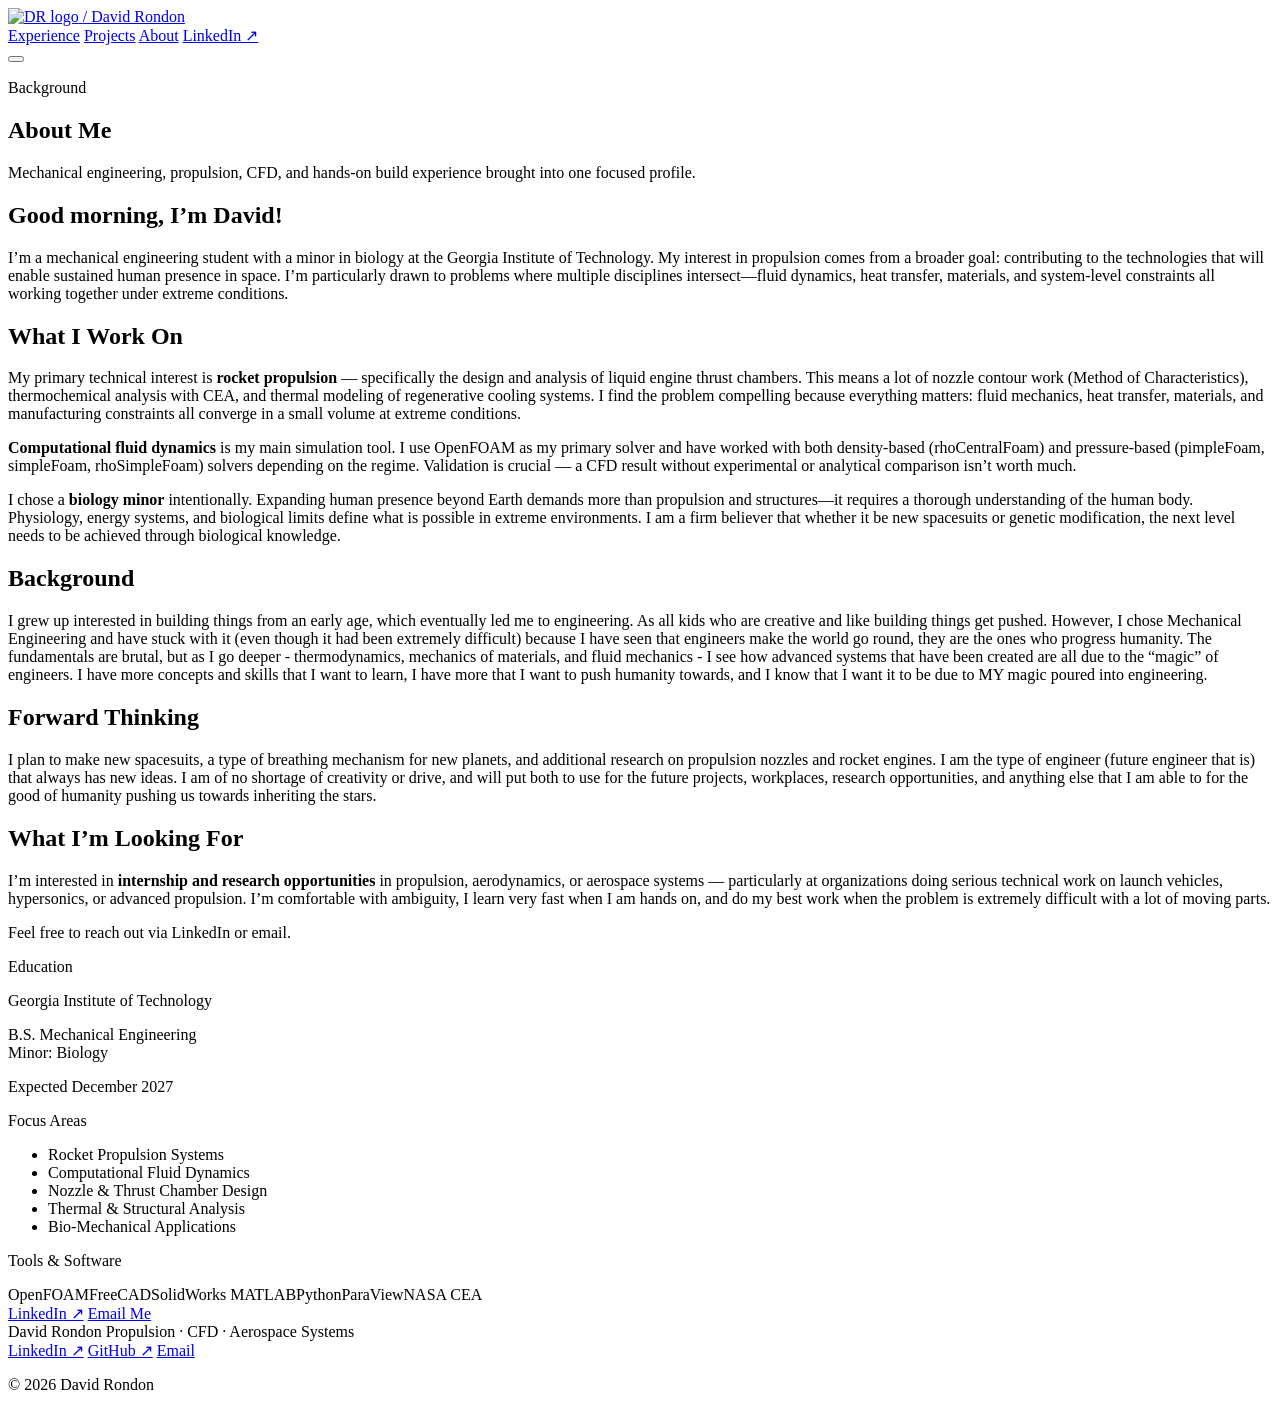
==== about/index.html @ 643d48c6 "Update index.html" ====
<!DOCTYPE html>
<html lang="en">
<head>
  <meta charset="UTF-8" />
  <meta name="viewport" content="width=device-width, initial-scale=1.0" />
  <title>About · David Rondon</title>
  <meta name="description" content="Mechanical engineering student with a minor in Biology, focused on propulsion, CFD, and aerospace systems with experience in fields such as Structural Engineering and Management." />
  <meta name="keywords" content="rocket propulsion, CFD, OpenFOAM, aerospace engineering, nozzle design" />
  <meta property="og:title" content="About" />
  <meta property="og:description" content="Mechanical engineering student with a minor in Biology, focused on propulsion, CFD, and aerospace systems with experience in fields such as Structural Engineering and Management." />
  <meta name="theme-color" content="#0a0a0a" />
  <link rel="preconnect" href="https://fonts.googleapis.com" />
  <link rel="preconnect" href="https://fonts.gstatic.com" crossorigin />
  <link href="https://fonts.googleapis.com/css2?family=Syne:wght@400;500;600;700;800&family=Space+Mono:ital,wght@0,400;0,700;1,400&display=swap" rel="stylesheet" />
  <link rel="stylesheet" href="/css/main.css" />
</head>
<body>

<header class="site-nav">
  <div class="nav-inner">
    <a href="/" class="nav-logo">
      <img src="/img/dr-logo.png" class="logo-img" alt="DR logo" />
      <span class="logo-slash">/</span>
      <span class="logo-text">David Rondon</span>
    </a>
    <nav class="nav-links">
      
      <a href="/experience/" class="nav-link">Experience</a>
      
      <a href="/projects/" class="nav-link">Projects</a>
      
      <a href="/about/" class="nav-link nav-link--active">About</a>
      
      <a href="https://www.linkedin.com/in/david-rondon-08573b288" class="nav-cta" target="_blank" rel="noopener">LinkedIn ↗</a>
    </nav>
    <button class="nav-toggle" aria-label="Toggle menu">
      <span></span><span></span><span></span>
    </button>
  </div>
</header>


<main>
  
<section class="page-header page-header--about">
  <div class="page-header-inner">
    <p class="section-label">Background</p>
    <h1 class="page-title">About Me</h1>
    <p class="page-intro">Mechanical engineering, propulsion, CFD, and hands-on build experience brought into one focused profile.</p>
  </div>
</section>

<section class="about-page section-inner">
  <div class="about-grid">
    <div class="about-main">
      <div class="article-body">
<h2 id="im-david"><span id="greeting"></span> I&rsquo;m David!</h2>
<p>I&rsquo;m a mechanical engineering student with a minor in biology at the Georgia Institute of Technology. My interest in propulsion comes from a broader goal: contributing to the technologies that will enable sustained human presence in space. I&rsquo;m particularly drawn to problems where multiple disciplines intersect—fluid dynamics, heat transfer, materials, and system-level constraints all working together under extreme conditions.</p>
<h2 id="what-i-work-on">What I Work On</h2>
<p>My primary technical interest is <strong>rocket propulsion</strong> — specifically the design and analysis of liquid engine thrust chambers. This means a lot of nozzle contour work (Method of Characteristics), thermochemical analysis with CEA, and thermal modeling of regenerative cooling systems. I find the problem compelling because everything matters: fluid mechanics, heat transfer, materials, and manufacturing constraints all converge in a small volume at extreme conditions.</p>
<p><strong>Computational fluid dynamics</strong> is my main simulation tool. I use OpenFOAM as my primary solver and have worked with both density-based (rhoCentralFoam) and pressure-based (pimpleFoam, simpleFoam, rhoSimpleFoam) solvers depending on the regime. Validation is crucial — a CFD result without experimental or analytical comparison isn&rsquo;t worth much.</p>
<p>I chose a <strong>biology minor</strong> intentionally. Expanding human presence beyond Earth demands more than propulsion and structures—it requires a thorough understanding of the human body. Physiology, energy systems, and biological limits define what is possible in extreme environments. I am a firm believer that whether it be new spacesuits or genetic modification, the next level needs to be achieved through biological knowledge.</p>
<h2 id="background">Background</h2>
<p>I grew up interested in building things from an early age, which eventually led me to engineering. As all kids who are creative and like building things get pushed. However, I chose Mechanical Engineering and have stuck with it (even though it had been extremely difficult) because I have seen that engineers make the world go round, they are the ones who progress humanity. The fundamentals are brutal, but as I go deeper - thermodynamics, mechanics of materials, and fluid mechanics - I see how advanced systems that have been created are all due to the &ldquo;magic&rdquo; of engineers. I have more concepts and skills that I want to learn, I have more that I want to push humanity towards, and I know that I want it to be due to MY magic poured into engineering.</p>
<h2 id="forward-thinking">Forward Thinking</h2>
<p>I plan to make new spacesuits, a type of breathing mechanism for new planets, and additional research on propulsion nozzles and rocket engines. I am the type of engineer (future engineer that is) that always has new ideas. I am of no shortage of creativity or drive, and will put both to use for the future projects, workplaces, research opportunities, and anything else that I am able to for the good of humanity pushing us towards inheriting the stars.</p>
<h2 id="what-im-looking-for">What I&rsquo;m Looking For</h2>
<p>I&rsquo;m interested in <strong>internship and research opportunities</strong> in propulsion, aerodynamics, or aerospace systems — particularly at organizations doing serious technical work on launch vehicles, hypersonics, or advanced propulsion. I&rsquo;m comfortable with ambiguity, I learn very fast when I am hands on, and do my best work when the problem is extremely difficult with a lot of moving parts.</p>
<p>Feel free to reach out via LinkedIn or email.</p>
</div>

    </div>
    <aside class="about-sidebar">
      <div class="sidebar-card">
        <p class="sc-label">Education</p>
        <p class="sc-value">Georgia Institute of Technology</p>
        <p class="sc-sub">B.S. Mechanical Engineering<br>Minor: Biology</p>
        <p class="sc-sub">Expected December 2027</p>
      </div>
      <div class="sidebar-card">
        <p class="sc-label">Focus Areas</p>
        <ul class="sc-list">
          <li>Rocket Propulsion Systems</li>
          <li>Computational Fluid Dynamics</li>
          <li>Nozzle & Thrust Chamber Design</li>
          <li>Thermal & Structural Analysis</li>
          <li>Bio-Mechanical Applications</li>
        </ul>
      </div>
      <div class="sidebar-card">
        <p class="sc-label">Tools & Software</p>
        <div class="sc-tags">
          <span>OpenFOAM</span><span>FreeCAD</span><span>SolidWorks</span>
          <span>MATLAB</span><span>Python</span><span>ParaView</span><span>NASA CEA</span>
        </div>
      </div>
      <div class="sidebar-links">
        <a href="https://www.linkedin.com/in/david-rondon-08573b288" target="_blank" rel="noopener" class="btn-primary">LinkedIn ↗</a>
        <a href="mailto:drondonski@gmail.com" class="btn-ghost">Email Me</a>
      </div>
    </aside>
  </div>
</section>

</main>

<footer class="site-footer">
  <div class="footer-inner">
    <div class="footer-left">
      <span class="footer-name">David Rondon</span>
      <span class="footer-role">Propulsion · CFD · Aerospace Systems</span>
    </div>
    <div class="footer-links">
      <a href="https://www.linkedin.com/in/david-rondon-08573b288" target="_blank" rel="noopener">LinkedIn ↗</a>
      <a href="https://github.com/" target="_blank" rel="noopener">GitHub ↗</a>
      <a href="mailto:drondonski@gmail.com">Email</a>
    </div>
    <p class="footer-copy">© 2026 David Rondon</p>
  </div>
</footer>


<script src="/js/main.js"></script>
</body>
</html>
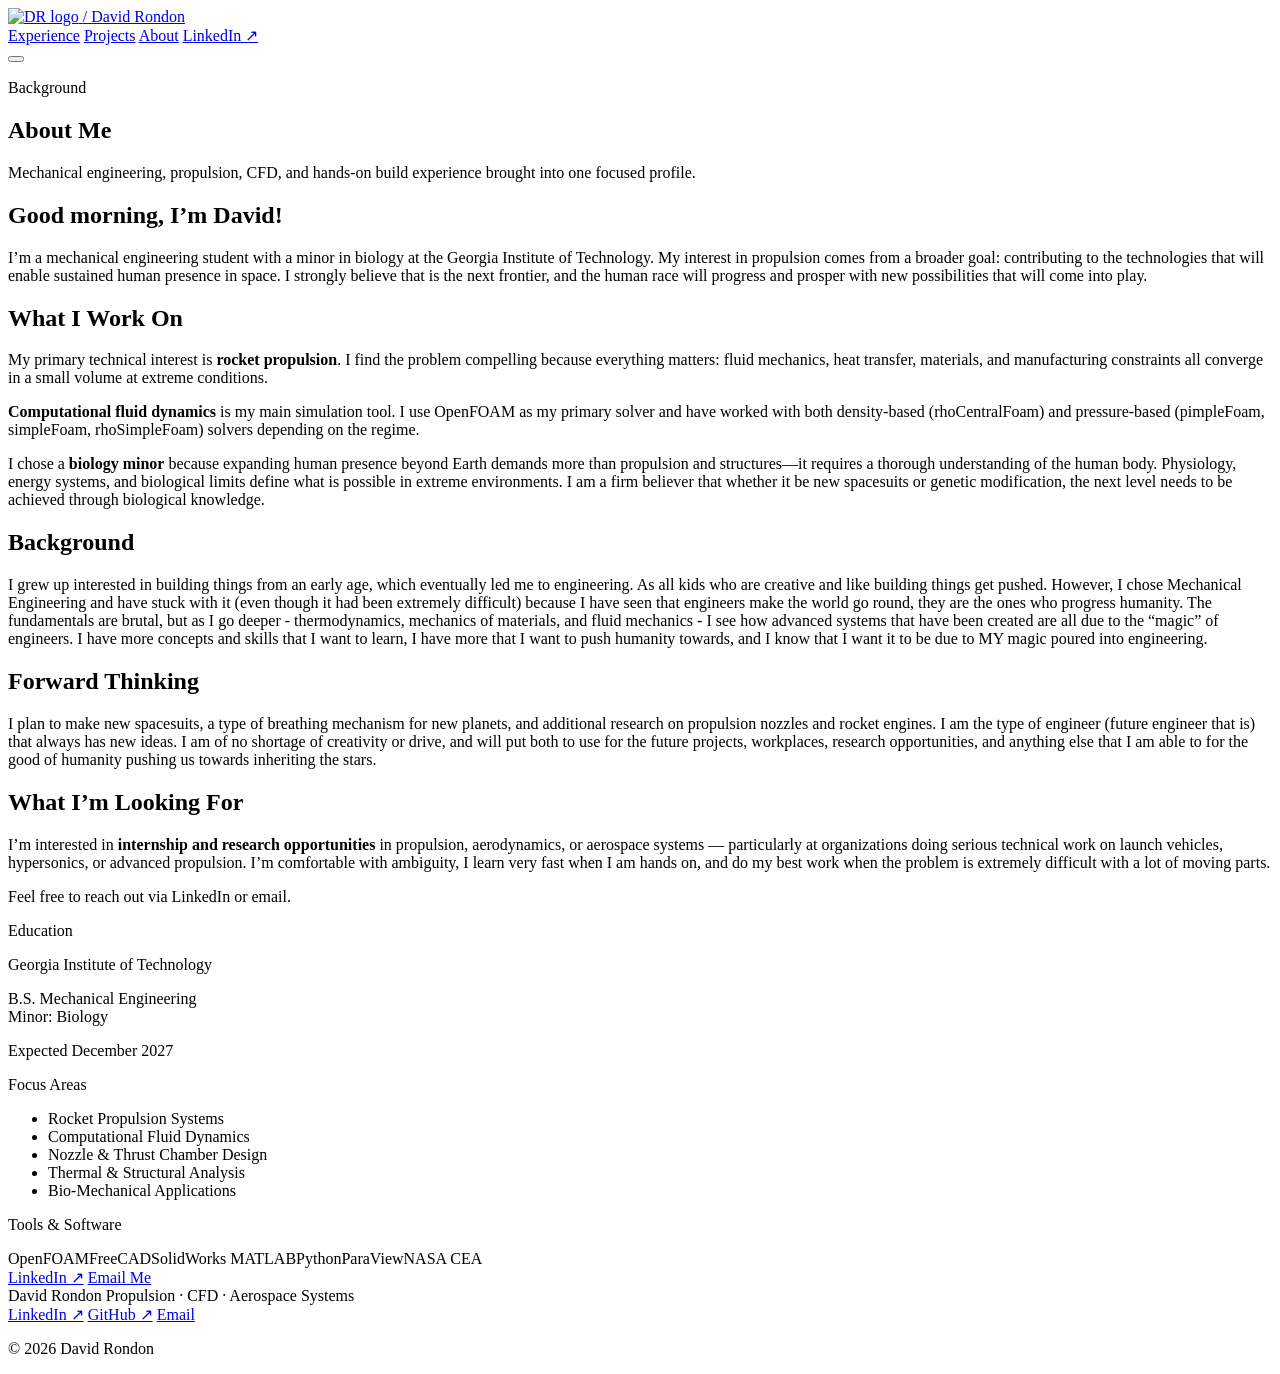
==== commit a454f3fa: "Update index.html" ====
--- a/about/index.html
+++ b/about/index.html
@@ -55,11 +55,11 @@
     <div class="about-main">
       <div class="article-body">
 <h2 id="im-david"><span id="greeting"></span> I&rsquo;m David!</h2>
-<p>I&rsquo;m a mechanical engineering student with a minor in biology at the Georgia Institute of Technology. My interest in propulsion comes from a broader goal: contributing to the technologies that will enable sustained human presence in space. I&rsquo;m particularly drawn to problems where multiple disciplines intersect—fluid dynamics, heat transfer, materials, and system-level constraints all working together under extreme conditions.</p>
+<p>I&rsquo;m a mechanical engineering student with a minor in biology at the Georgia Institute of Technology. My interest in propulsion comes from a broader goal: contributing to the technologies that will enable sustained human presence in space. I strongly believe that is the next frontier, and the human race will progress and prosper with new possibilities that will come into play.</p>
 <h2 id="what-i-work-on">What I Work On</h2>
-<p>My primary technical interest is <strong>rocket propulsion</strong> — specifically the design and analysis of liquid engine thrust chambers. This means a lot of nozzle contour work (Method of Characteristics), thermochemical analysis with CEA, and thermal modeling of regenerative cooling systems. I find the problem compelling because everything matters: fluid mechanics, heat transfer, materials, and manufacturing constraints all converge in a small volume at extreme conditions.</p>
-<p><strong>Computational fluid dynamics</strong> is my main simulation tool. I use OpenFOAM as my primary solver and have worked with both density-based (rhoCentralFoam) and pressure-based (pimpleFoam, simpleFoam, rhoSimpleFoam) solvers depending on the regime. Validation is crucial — a CFD result without experimental or analytical comparison isn&rsquo;t worth much.</p>
-<p>I chose a <strong>biology minor</strong> intentionally. Expanding human presence beyond Earth demands more than propulsion and structures—it requires a thorough understanding of the human body. Physiology, energy systems, and biological limits define what is possible in extreme environments. I am a firm believer that whether it be new spacesuits or genetic modification, the next level needs to be achieved through biological knowledge.</p>
+<p>My primary technical interest is <strong>rocket propulsion</strong>. I find the problem compelling because everything matters: fluid mechanics, heat transfer, materials, and manufacturing constraints all converge in a small volume at extreme conditions.</p>
+<p><strong>Computational fluid dynamics</strong> is my main simulation tool. I use OpenFOAM as my primary solver and have worked with both density-based (rhoCentralFoam) and pressure-based (pimpleFoam, simpleFoam, rhoSimpleFoam) solvers depending on the regime.</p>
+<p>I chose a <strong>biology minor</strong> because expanding human presence beyond Earth demands more than propulsion and structures—it requires a thorough understanding of the human body. Physiology, energy systems, and biological limits define what is possible in extreme environments. I am a firm believer that whether it be new spacesuits or genetic modification, the next level needs to be achieved through biological knowledge.</p>
 <h2 id="background">Background</h2>
 <p>I grew up interested in building things from an early age, which eventually led me to engineering. As all kids who are creative and like building things get pushed. However, I chose Mechanical Engineering and have stuck with it (even though it had been extremely difficult) because I have seen that engineers make the world go round, they are the ones who progress humanity. The fundamentals are brutal, but as I go deeper - thermodynamics, mechanics of materials, and fluid mechanics - I see how advanced systems that have been created are all due to the &ldquo;magic&rdquo; of engineers. I have more concepts and skills that I want to learn, I have more that I want to push humanity towards, and I know that I want it to be due to MY magic poured into engineering.</p>
 <h2 id="forward-thinking">Forward Thinking</h2>
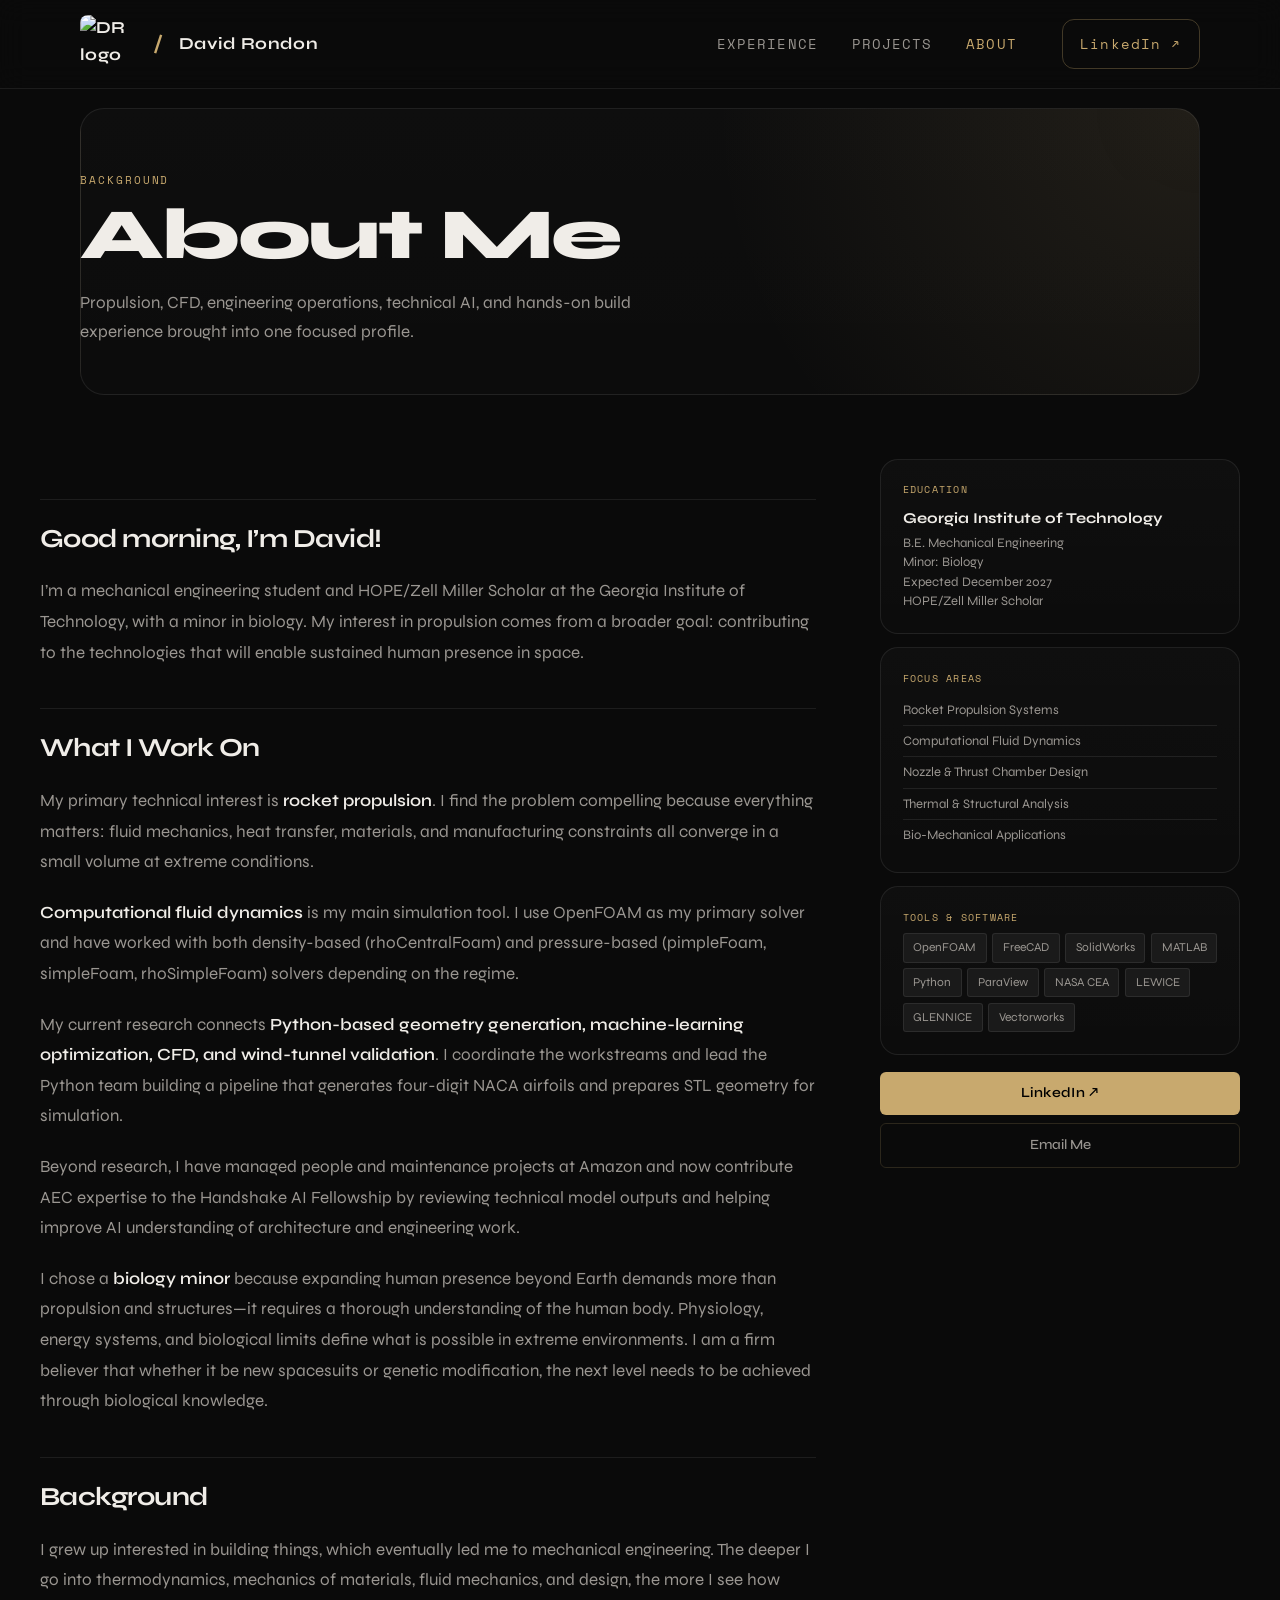
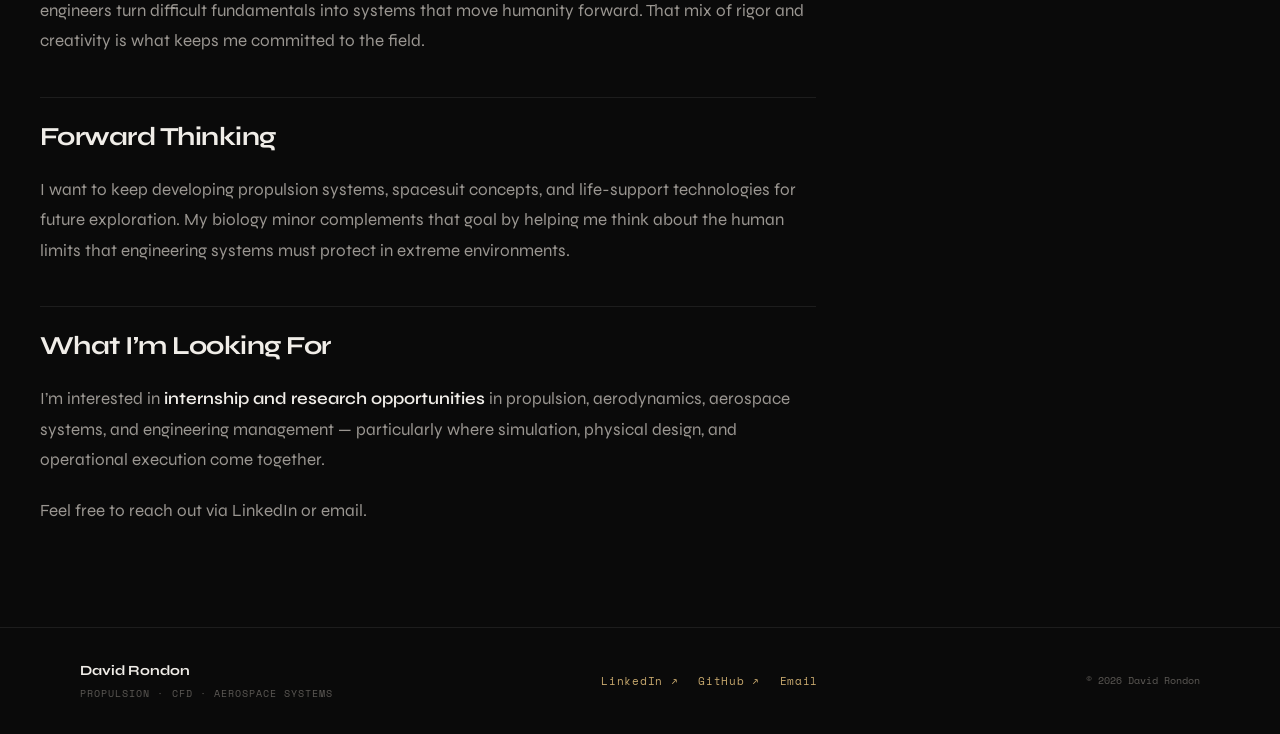
==== commit 33df17e3: "Update portfolio with 2026 experience and research" ====
--- a/about/index.html
+++ b/about/index.html
@@ -46,7 +46,7 @@
   <div class="page-header-inner">
     <p class="section-label">Background</p>
     <h1 class="page-title">About Me</h1>
-    <p class="page-intro">Mechanical engineering, propulsion, CFD, and hands-on build experience brought into one focused profile.</p>
+    <p class="page-intro">Propulsion, CFD, engineering operations, technical AI, and hands-on build experience brought into one focused profile.</p>
   </div>
 </section>
 
@@ -55,17 +55,19 @@
     <div class="about-main">
       <div class="article-body">
 <h2 id="im-david"><span id="greeting"></span> I&rsquo;m David!</h2>
-<p>I&rsquo;m a mechanical engineering student with a minor in biology at the Georgia Institute of Technology. My interest in propulsion comes from a broader goal: contributing to the technologies that will enable sustained human presence in space. I strongly believe that is the next frontier, and the human race will progress and prosper with new possibilities that will come into play.</p>
+<p>I&rsquo;m a mechanical engineering student and HOPE/Zell Miller Scholar at the Georgia Institute of Technology, with a minor in biology. My interest in propulsion comes from a broader goal: contributing to the technologies that will enable sustained human presence in space.</p>
 <h2 id="what-i-work-on">What I Work On</h2>
 <p>My primary technical interest is <strong>rocket propulsion</strong>. I find the problem compelling because everything matters: fluid mechanics, heat transfer, materials, and manufacturing constraints all converge in a small volume at extreme conditions.</p>
 <p><strong>Computational fluid dynamics</strong> is my main simulation tool. I use OpenFOAM as my primary solver and have worked with both density-based (rhoCentralFoam) and pressure-based (pimpleFoam, simpleFoam, rhoSimpleFoam) solvers depending on the regime.</p>
+<p>My current research connects <strong>Python-based geometry generation, machine-learning optimization, CFD, and wind-tunnel validation</strong>. I coordinate the workstreams and lead the Python team building a pipeline that generates four-digit NACA airfoils and prepares STL geometry for simulation.</p>
+<p>Beyond research, I have managed people and maintenance projects at Amazon and now contribute AEC expertise to the Handshake AI Fellowship by reviewing technical model outputs and helping improve AI understanding of architecture and engineering work.</p>
 <p>I chose a <strong>biology minor</strong> because expanding human presence beyond Earth demands more than propulsion and structures—it requires a thorough understanding of the human body. Physiology, energy systems, and biological limits define what is possible in extreme environments. I am a firm believer that whether it be new spacesuits or genetic modification, the next level needs to be achieved through biological knowledge.</p>
 <h2 id="background">Background</h2>
-<p>I grew up interested in building things from an early age, which eventually led me to engineering. As all kids who are creative and like building things get pushed. However, I chose Mechanical Engineering and have stuck with it (even though it had been extremely difficult) because I have seen that engineers make the world go round, they are the ones who progress humanity. The fundamentals are brutal, but as I go deeper - thermodynamics, mechanics of materials, and fluid mechanics - I see how advanced systems that have been created are all due to the &ldquo;magic&rdquo; of engineers. I have more concepts and skills that I want to learn, I have more that I want to push humanity towards, and I know that I want it to be due to MY magic poured into engineering.</p>
+<p>I grew up interested in building things, which eventually led me to mechanical engineering. The deeper I go into thermodynamics, mechanics of materials, fluid mechanics, and design, the more I see how engineers turn difficult fundamentals into systems that move humanity forward. That mix of rigor and creativity is what keeps me committed to the field.</p>
 <h2 id="forward-thinking">Forward Thinking</h2>
-<p>I plan to make new spacesuits, a type of breathing mechanism for new planets, and additional research on propulsion nozzles and rocket engines. I am the type of engineer (future engineer that is) that always has new ideas. I am of no shortage of creativity or drive, and will put both to use for the future projects, workplaces, research opportunities, and anything else that I am able to for the good of humanity pushing us towards inheriting the stars.</p>
+<p>I want to keep developing propulsion systems, spacesuit concepts, and life-support technologies for future exploration. My biology minor complements that goal by helping me think about the human limits that engineering systems must protect in extreme environments.</p>
 <h2 id="what-im-looking-for">What I&rsquo;m Looking For</h2>
-<p>I&rsquo;m interested in <strong>internship and research opportunities</strong> in propulsion, aerodynamics, or aerospace systems — particularly at organizations doing serious technical work on launch vehicles, hypersonics, or advanced propulsion. I&rsquo;m comfortable with ambiguity, I learn very fast when I am hands on, and do my best work when the problem is extremely difficult with a lot of moving parts.</p>
+<p>I&rsquo;m interested in <strong>internship and research opportunities</strong> in propulsion, aerodynamics, aerospace systems, and engineering management — particularly where simulation, physical design, and operational execution come together.</p>
 <p>Feel free to reach out via LinkedIn or email.</p>
 </div>
 
@@ -74,8 +76,9 @@
       <div class="sidebar-card">
         <p class="sc-label">Education</p>
         <p class="sc-value">Georgia Institute of Technology</p>
-        <p class="sc-sub">B.S. Mechanical Engineering<br>Minor: Biology</p>
+        <p class="sc-sub">B.E. Mechanical Engineering<br>Minor: Biology</p>
         <p class="sc-sub">Expected December 2027</p>
+        <p class="sc-sub">HOPE/Zell Miller Scholar</p>
       </div>
       <div class="sidebar-card">
         <p class="sc-label">Focus Areas</p>
@@ -92,6 +95,7 @@
         <div class="sc-tags">
           <span>OpenFOAM</span><span>FreeCAD</span><span>SolidWorks</span>
           <span>MATLAB</span><span>Python</span><span>ParaView</span><span>NASA CEA</span>
+          <span>LEWICE</span><span>GLENNICE</span><span>Vectorworks</span>
         </div>
       </div>
       <div class="sidebar-links">
@@ -112,7 +116,7 @@
     </div>
     <div class="footer-links">
       <a href="https://www.linkedin.com/in/david-rondon-08573b288" target="_blank" rel="noopener">LinkedIn ↗</a>
-      <a href="https://github.com/" target="_blank" rel="noopener">GitHub ↗</a>
+      <a href="https://github.com/DRondonski" target="_blank" rel="noopener">GitHub ↗</a>
       <a href="mailto:drondonski@gmail.com">Email</a>
     </div>
     <p class="footer-copy">© 2026 David Rondon</p>
--- a/css/main.css
+++ b/css/main.css
@@ -0,0 +1,1419 @@
+/* =====================================================
+   DAVID RONDON PORTFOLIO — MAIN STYLESHEET
+   Aesthetic: Technical / Editorial / Dark Engineering
+   Fonts: Syne (display) + Space Mono (code/labels)
+   ===================================================== */
+
+/* === RESET & BASE === */
+*, *::before, *::after { box-sizing: border-box; margin: 0; padding: 0; }
+
+:root {
+  --bg:        #0a0a0a;
+  --bg-2:      #111111;
+  --bg-3:      #1a1a1a;
+  --border:    rgba(255,255,255,0.08);
+  --border-md: rgba(200,169,110,0.18);
+  --text:      #f0ede8;
+  --text-2:    #9a9691;
+  --text-3:    #5c5955;
+  --accent:    #c8a96e;
+  --accent-2:  #ebcf97;
+  --warm:      #d98a49;
+  --font-sans: 'Syne', sans-serif;
+  --font-mono: 'Space Mono', monospace;
+  --max-w:     1200px;
+  --pad:       clamp(1.25rem, 4vw, 2.5rem);
+  --radius:    6px;
+  --radius-lg: 10px;
+  --transition: 0.2s ease;
+}
+
+html { scroll-behavior: smooth; font-size: 16px; }
+
+body {
+  background: var(--bg);
+  color: var(--text);
+  font-family: var(--font-sans);
+  font-size: 1rem;
+  line-height: 1.6;
+  -webkit-font-smoothing: antialiased;
+  overflow-x: hidden;
+}
+
+a { color: inherit; text-decoration: none; }
+img { max-width: 100%; display: block; }
+button { cursor: pointer; border: none; background: none; font-family: inherit; }
+
+/* === UTILITY === */
+.section-inner {
+  max-width: var(--max-w);
+  margin: 0 auto;
+  padding: 0 var(--pad);
+}
+
+/* === TYPOGRAPHY === */
+.section-label {
+  font-family: var(--font-mono);
+  font-size: 0.675rem;
+  letter-spacing: 0.18em;
+  text-transform: uppercase;
+  color: var(--accent);
+  margin-bottom: 0.5rem;
+}
+
+.section-title {
+  font-size: clamp(1.75rem, 3.5vw, 2.5rem);
+  font-weight: 800;
+  line-height: 1.1;
+  letter-spacing: -0.025em;
+  color: var(--text);
+}
+
+/* === BUTTONS === */
+.btn-primary {
+  display: inline-flex;
+  align-items: center;
+  gap: 0.4rem;
+  background: var(--accent);
+  color: #000000;
+  padding: 0.65rem 1.4rem;
+  border-radius: var(--radius);
+  font-size: 0.875rem;
+  font-weight: 600;
+  letter-spacing: 0.02em;
+  transition: background var(--transition), transform var(--transition);
+}
+.btn-primary:hover { background: var(--accent-2); transform: translateY(-1px); }
+
+.btn-ghost {
+  display: inline-flex;
+  align-items: center;
+  gap: 0.4rem;
+  border: 1px solid var(--border-md);
+  color: var(--text-2);
+  padding: 0.65rem 1.4rem;
+  border-radius: var(--radius);
+  font-size: 0.875rem;
+  font-weight: 500;
+  transition: border-color var(--transition), color var(--transition);
+}
+.btn-ghost:hover { border-color: var(--accent); color: var(--accent); }
+
+/* === NAVIGATION === */
+.site-nav {
+  position: fixed;
+  top: 0; left: 0; right: 0;
+  z-index: 100;
+  background: rgba(10,10,10,0.9);
+  backdrop-filter: blur(14px);
+  -webkit-backdrop-filter: blur(14px);
+  border-bottom: 1px solid var(--border);
+}
+
+.nav-inner {
+  max-width: var(--max-w);
+  margin: 0 auto;
+  padding: 0 var(--pad);
+  height: 88px;
+  display: flex;
+  align-items: center;
+  justify-content: space-between;
+}
+
+.nav-logo {
+  display: flex;
+  align-items: center;
+  gap: 0.9rem;
+  font-family: var(--font-sans);
+  font-size: 1.05rem;
+  font-weight: 700;
+  letter-spacing: 0.02em;
+}
+.logo-img {
+  width: 58px;
+  height: 58px;
+  border-radius: 8px;
+  object-fit: cover;
+  display: block;
+}
+.logo-initials { display: none; }
+.logo-slash {
+  color: var(--accent);
+  margin: 0;
+  font-size: 1.25rem;
+  font-family: var(--font-mono);
+}
+.logo-text { color: var(--text); }
+.nav-logo:hover .logo-text { color: var(--accent-2); }
+
+.nav-links {
+  display: flex;
+  align-items: center;
+  gap: 2.1rem;
+}
+
+.nav-link {
+  font-family: var(--font-mono);
+  font-size: 0.88rem;
+  letter-spacing: 0.08em;
+  text-transform: uppercase;
+  color: var(--text-2);
+  padding: 0.45rem 0;
+  border-radius: var(--radius);
+  transition: color var(--transition), opacity var(--transition);
+}
+.nav-link:hover, .nav-link--active { color: var(--accent); }
+
+.nav-cta {
+  margin-left: 0.7rem;
+  font-family: var(--font-mono);
+  font-size: 0.88rem;
+  letter-spacing: 0.08em;
+  color: var(--accent);
+  border: 1px solid rgba(200,169,110,0.3);
+  padding: 0.8rem 1.1rem;
+  border-radius: 12px;
+  transition: background var(--transition), border-color var(--transition);
+}
+.nav-cta:hover { background: rgba(200,169,110,0.1); border-color: var(--accent); }
+
+.nav-toggle {
+  display: none;
+  flex-direction: column;
+  gap: 5px;
+  padding: 4px;
+}
+.nav-toggle span {
+  display: block;
+  width: 22px;
+  height: 1.5px;
+  background: var(--text-2);
+  transition: transform var(--transition), opacity var(--transition);
+}
+
+/* === HERO === */
+.hero {
+  min-height: 100vh;
+  display: flex;
+  flex-direction: column;
+  padding-top: 60px;
+  position: relative;
+  overflow: hidden;
+}
+
+.hero::before {
+  content: '';
+  position: absolute;
+  inset: 0;
+  background: 
+    radial-gradient(ellipse 60% 50% at 70% 40%, rgba(200,169,110,0.08) 0%, transparent 60%),
+    radial-gradient(ellipse 40% 30% at 80% 70%, rgba(217,138,73,0.05) 0%, transparent 50%);
+  pointer-events: none;
+}
+
+.hero-inner {
+  flex: 1;
+  max-width: var(--max-w);
+  margin: 0 auto;
+  padding: clamp(3rem, 8vw, 5rem) var(--pad);
+  display: grid;
+  grid-template-columns: 1fr 1fr;
+  gap: 4rem;
+  align-items: center;
+}
+
+.hero-eyebrow {
+  display: flex;
+  align-items: center;
+  gap: 0.6rem;
+  font-family: var(--font-mono);
+  font-size: 0.7rem;
+  letter-spacing: 0.15em;
+  text-transform: uppercase;
+  color: var(--text-3);
+  margin-bottom: 1.5rem;
+}
+.eyebrow-dot {
+  width: 6px;
+  height: 6px;
+  border-radius: 50%;
+  background: var(--accent);
+  animation: pulse 2s ease infinite;
+}
+@keyframes pulse {
+  0%, 100% { opacity: 1; transform: scale(1); }
+  50% { opacity: 0.5; transform: scale(0.8); }
+}
+
+.hero-name {
+  font-size: clamp(3.5rem, 7vw, 6rem);
+  font-weight: 800;
+  line-height: 0.95;
+  letter-spacing: -0.04em;
+  margin-bottom: 1.75rem;
+}
+.name-first { display: block; color: var(--text); }
+.name-last { display: block; color: var(--accent); }
+
+.hero-desc {
+  font-size: 1.0625rem;
+  line-height: 1.7;
+  color: var(--text-2);
+  max-width: 440px;
+  margin-bottom: 1.75rem;
+}
+
+.hero-tags {
+  display: flex;
+  flex-wrap: wrap;
+  gap: 0.4rem;
+  margin-bottom: 2rem;
+}
+.htag {
+  font-family: var(--font-mono);
+  font-size: 0.65rem;
+  letter-spacing: 0.1em;
+  text-transform: uppercase;
+  color: var(--text-3);
+  border: 1px solid var(--border);
+  padding: 0.3rem 0.7rem;
+  border-radius: 3px;
+  background: var(--bg-2);
+}
+
+.hero-actions {
+  display: flex;
+  gap: 0.75rem;
+  flex-wrap: wrap;
+}
+
+/* HERO VISUAL */
+.hero-visual {
+  display: flex;
+  align-items: center;
+  justify-content: center;
+}
+
+.visual-frame {
+  width: 320px;
+  height: 320px;
+  position: relative;
+  display: flex;
+  align-items: center;
+  justify-content: center;
+}
+
+.visual-grid {
+  position: absolute;
+  inset: 0;
+  background-image:
+    linear-gradient(var(--border) 1px, transparent 1px),
+    linear-gradient(90deg, var(--border) 1px, transparent 1px);
+  background-size: 32px 32px;
+  border-radius: 50%;
+  mask-image: radial-gradient(ellipse at center, black 40%, transparent 75%);
+  -webkit-mask-image: radial-gradient(ellipse at center, black 40%, transparent 75%);
+}
+
+.visual-ring {
+  position: absolute;
+  border-radius: 50%;
+  border: 1px solid var(--border);
+  animation: spin linear infinite;
+}
+.ring-1 { width: 260px; height: 260px; border-color: rgba(200,169,110,0.22); animation-duration: 20s; }
+.ring-2 { width: 190px; height: 190px; border-color: rgba(200,169,110,0.14); animation-duration: 15s; animation-direction: reverse; border-style: dashed; }
+.ring-3 { width: 120px; height: 120px; border-color: rgba(217,138,73,0.2); animation-duration: 10s; }
+
+@keyframes spin { from { transform: rotate(0deg); } to { transform: rotate(360deg); } }
+
+.visual-center {
+  position: relative;
+  z-index: 2;
+  text-align: center;
+  background: var(--bg-2);
+  border: 1px solid var(--border-md);
+  border-radius: 8px;
+  padding: 0.75rem 1.25rem;
+}
+.vc-label {
+  display: block;
+  font-family: var(--font-mono);
+  font-size: 0.6rem;
+  letter-spacing: 0.15em;
+  text-transform: uppercase;
+  color: var(--text-3);
+  margin-bottom: 0.15rem;
+}
+.vc-val {
+  display: block;
+  font-size: 1.75rem;
+  font-weight: 800;
+  color: var(--accent);
+  letter-spacing: -0.02em;
+  line-height: 1;
+}
+
+.visual-stat {
+  position: absolute;
+  background: var(--bg-2);
+  border: 1px solid var(--border);
+  border-radius: var(--radius);
+  padding: 0.4rem 0.65rem;
+  text-align: center;
+  min-width: 72px;
+}
+.visual-stat span {
+  display: block;
+  font-family: var(--font-mono);
+  font-size: 0.55rem;
+  letter-spacing: 0.12em;
+  color: var(--text-3);
+  text-transform: uppercase;
+}
+.visual-stat strong {
+  display: block;
+  font-size: 0.8rem;
+  font-weight: 700;
+  color: var(--text);
+  font-family: var(--font-mono);
+}
+.vs-1 { top: 20px; right: 0; }
+.vs-2 { bottom: 50px; right: -10px; }
+.vs-3 { top: 60px; left: -10px; }
+
+.hero-scroll-hint {
+  max-width: var(--max-w);
+  margin: 0 auto;
+  padding: 1.5rem var(--pad);
+  display: flex;
+  align-items: center;
+  gap: 1rem;
+}
+.hero-scroll-hint span {
+  font-family: var(--font-mono);
+  font-size: 0.6rem;
+  letter-spacing: 0.15em;
+  text-transform: uppercase;
+  color: var(--text-3);
+}
+.scroll-line {
+  flex: 1;
+  max-width: 80px;
+  height: 1px;
+  background: linear-gradient(to right, var(--border-md), transparent);
+}
+
+/* === SECTIONS SHARED === */
+.section-projects,
+.section-research,
+.section-about {
+  padding: clamp(3rem, 6vw, 5rem) 0;
+  border-top: 1px solid var(--border);
+}
+
+.section-header {
+  display: flex;
+  align-items: flex-end;
+  justify-content: space-between;
+  margin-bottom: 2rem;
+}
+
+.section-link {
+  font-family: var(--font-mono);
+  font-size: 0.7rem;
+  letter-spacing: 0.08em;
+  color: var(--accent);
+  transition: opacity var(--transition);
+}
+.section-link:hover { opacity: 0.7; }
+
+/* === PROJECT CARDS === */
+.project-grid {
+  display: grid;
+  grid-template-columns: repeat(2, 1fr);
+  gap: 1px;
+  background: var(--border);
+  border: 1px solid var(--border);
+  border-radius: var(--radius-lg);
+  overflow: hidden;
+}
+
+.project-grid--full {
+  grid-template-columns: repeat(auto-fill, minmax(300px, 1fr));
+}
+
+.project-card {
+  background: var(--bg);
+  transition: background var(--transition);
+}
+.project-card:hover { background: var(--bg-2); }
+
+.card-link {
+  display: block;
+  height: 100%;
+}
+
+.card-thumb {
+  position: relative;
+  height: 160px;
+  overflow: hidden;
+}
+.thumb-fill {
+  position: absolute;
+  inset: 0;
+  background: var(--thumb-color, linear-gradient(135deg, #2b1c10, #6d5230 45%, #c8a96e 78%, #ebcf97));
+}
+.thumb-fill::after {
+  content: '';
+  position: absolute;
+  inset: 0;
+  background-image:
+    repeating-linear-gradient(0deg, rgba(255, 255, 255, 0.04) 0, rgba(255, 255, 255, 0.04) 1px, transparent 1px, transparent 20px),
+    repeating-linear-gradient(90deg, rgba(255,255,255,0.04) 0, rgba(255,255,255,0.04) 1px, transparent 1px, transparent 20px);
+}
+.thumb-overlay {
+  position: absolute;
+  inset: 0;
+  background: linear-gradient(to top, rgba(0, 0, 0, 0.6) 20%, transparent 60%);
+  z-index: 1;
+}
+.card-thumb img {
+  position: absolute;
+  inset: 0;
+  width: 100%;
+  height: 100%;
+  object-fit: cover;
+  z-index: 0;
+}
+.card-category {
+  position: absolute;
+  bottom: 0.75rem;
+  left: 0.875rem;
+  z-index: 2;
+  font-family: var(--font-mono);
+  font-size: 0.6rem;
+  letter-spacing: 0.12em;
+  text-transform: uppercase;
+  color: rgba(255,255,255,0.7);
+}
+
+.card-body { padding: 1.25rem; }
+.card-title {
+  font-size: 1rem;
+  font-weight: 700;
+  margin-bottom: 0.5rem;
+  line-height: 1.3;
+  color: var(--text);
+}
+.card-desc {
+  font-size: 0.8125rem;
+  line-height: 1.65;
+  color: var(--text-2);
+  margin-bottom: 0.875rem;
+}
+.card-tags { display: flex; flex-wrap: wrap; gap: 0.3rem; }
+.ctag {
+  font-family: var(--font-mono);
+  font-size: 0.6rem;
+  letter-spacing: 0.08em;
+  text-transform: uppercase;
+  color: var(--text-3);
+  border: 1px solid var(--border);
+  padding: 0.2rem 0.5rem;
+  border-radius: 3px;
+}
+
+/* === RESEARCH LIST === */
+.research-list {
+  display: flex;
+  flex-direction: column;
+  gap: 1px;
+  background: var(--border);
+  border: 1px solid var(--border);
+  border-radius: 22px;
+  overflow: hidden;
+  box-shadow: 0 18px 40px rgba(0,0,0,0.18);
+}
+
+.research-item a {
+  display: grid;
+  grid-template-columns: 56px 1fr auto;
+  gap: 1.5rem;
+  align-items: center;
+  padding: 1.45rem 1.6rem;
+  background:
+    linear-gradient(180deg, rgba(255,255,255,0.02), rgba(255,255,255,0.01)),
+    var(--bg);
+  transition: background var(--transition), transform var(--transition);
+}
+.research-item a:hover {
+  background:
+    linear-gradient(180deg, rgba(255,255,255,0.03), rgba(255,255,255,0.015)),
+    var(--bg-2);
+}
+
+.ri-num {
+  font-family: var(--font-mono);
+  font-size: 0.74rem;
+  font-weight: 700;
+  color: var(--accent);
+  opacity: 0.8;
+}
+.ri-title {
+  font-size: 1.1rem;
+  font-weight: 700;
+  margin-bottom: 0.3rem;
+  color: var(--text);
+  line-height: 1.25;
+}
+.ri-meta {
+  display: flex;
+  flex-wrap: wrap;
+  gap: 1rem;
+  font-family: var(--font-mono);
+  font-size: 0.65rem;
+  letter-spacing: 0.08em;
+  color: var(--text-3);
+}
+.ri-summary { font-size: 0.8125rem; color: var(--text-2); margin-top: 0.35rem; line-height: 1.55; }
+.ri-arrow {
+  color: var(--text-3);
+  font-size: 1rem;
+  transition: transform var(--transition);
+}
+.research-item a:hover .ri-arrow { transform: translateX(4px); color: var(--accent); }
+
+/* === ABOUT SECTION (HOME) === */
+.about-inner {
+  display: grid;
+  grid-template-columns: 1fr 1fr;
+  gap: 4rem;
+  align-items: start;
+}
+.about-text .section-title { margin-bottom: 1.25rem; }
+.about-body { font-size: 1rem; line-height: 1.75; color: var(--text-2); margin-bottom: 1.75rem; }
+
+.about-skills { display: flex; flex-direction: column; gap: 1.5rem; }
+.skill-group {}
+.sg-label {
+  font-family: var(--font-mono);
+  font-size: 0.65rem;
+  letter-spacing: 0.12em;
+  text-transform: uppercase;
+  color: var(--text-3);
+  margin-bottom: 0.6rem;
+}
+.sg-items { display: flex; flex-wrap: wrap; gap: 0.4rem; }
+.sg-items span {
+  font-size: 0.8125rem;
+  color: var(--text-2);
+  background: var(--bg-2);
+  border: 1px solid var(--border);
+  padding: 0.3rem 0.75rem;
+  border-radius: var(--radius);
+}
+
+/* === PAGE HEADER === */
+.page-header {
+  padding-top: 108px;
+  position: relative;
+}
+.page-header-inner {
+  max-width: var(--max-w);
+  margin: 0 auto;
+  padding: clamp(2.5rem, 5vw, 4rem) var(--pad) clamp(2rem, 4vw, 3rem);
+  position: relative;
+}
+.page-header-inner::before {
+  content: '';
+  position: absolute;
+  inset: 0 var(--pad);
+  border: 1px solid var(--border);
+  border-radius: 24px;
+  background:
+    radial-gradient(circle at top right, rgba(200,169,110,0.1), transparent 42%),
+    linear-gradient(180deg, rgba(255,255,255,0.02), rgba(255,255,255,0.01));
+  pointer-events: none;
+}
+.page-header-inner > * {
+  position: relative;
+  z-index: 1;
+}
+.page-title {
+  font-size: clamp(2.5rem, 6vw, 4.5rem);
+  font-weight: 800;
+  letter-spacing: -0.035em;
+  line-height: 1.05;
+  margin-bottom: 0.75rem;
+}
+.page-intro { font-size: 1.0625rem; color: var(--text-2); max-width: 560px; margin-top: 1rem; line-height: 1.7; }
+
+.list-section { padding: clamp(2rem, 5vw, 4rem) 0 5rem; }
+
+/* === SINGLE ARTICLE === */
+.article-header {
+  padding-top: 108px;
+}
+.article-header-inner {
+  max-width: var(--max-w);
+  margin: 0 auto;
+  padding: clamp(2.5rem, 5vw, 4rem) var(--pad);
+  position: relative;
+}
+.article-header-inner::before {
+  content: '';
+  position: absolute;
+  inset: 0 var(--pad);
+  border: 1px solid var(--border);
+  border-radius: 24px;
+  background:
+    radial-gradient(circle at top right, rgba(200,169,110,0.08), transparent 38%),
+    linear-gradient(180deg, rgba(255,255,255,0.02), rgba(255,255,255,0.01));
+  pointer-events: none;
+}
+.article-header-inner > * {
+  position: relative;
+  z-index: 1;
+}
+.back-link {
+  display: inline-block;
+  font-family: var(--font-mono);
+  font-size: 0.7rem;
+  letter-spacing: 0.08em;
+  text-transform: uppercase;
+  color: var(--text-3);
+  margin-bottom: 1.5rem;
+  transition: color var(--transition);
+}
+.back-link:hover { color: var(--accent); }
+
+.article-meta {
+  display: flex;
+  gap: 0.75rem;
+  align-items: center;
+  margin-bottom: 1rem;
+}
+.article-category {
+  font-family: var(--font-mono);
+  font-size: 0.65rem;
+  letter-spacing: 0.12em;
+  text-transform: uppercase;
+  color: var(--accent);
+  border: 1px solid rgba(200,169,110,0.3);
+  padding: 0.2rem 0.6rem;
+  border-radius: 3px;
+}
+.article-date {
+  font-family: var(--font-mono);
+  font-size: 0.65rem;
+  letter-spacing: 0.08em;
+  color: var(--text-3);
+}
+
+.article-title {
+  font-size: clamp(2rem, 5vw, 3.5rem);
+  font-weight: 800;
+  letter-spacing: -0.03em;
+  line-height: 1.1;
+  margin-bottom: 0.75rem;
+}
+.article-subtitle { font-size: 1.125rem; color: var(--text-2); max-width: 600px; margin-bottom: 1rem; line-height: 1.6; }
+.article-tags { display: flex; flex-wrap: wrap; gap: 0.35rem; margin-top: 1rem; }
+
+.article-hero-img {
+  max-width: var(--max-w);
+  margin: 2rem auto;
+  padding: 0 var(--pad);
+}
+.article-hero-img img { 
+   width: 100%; 
+   border-radius: var(--radius-lg); 
+   border: 1px solid var(--border); 
+}
+
+/* Mini hero — fixed top-right under nav */
+.hero-mini-wrap {
+  position: fixed;
+  top: 96px;
+  right: var(--pad);
+  width: 160px;
+  z-index: 98;
+  border-radius: 10px;
+  overflow: hidden;
+  border: 1px solid var(--border);
+  box-shadow: 0 4px 24px rgba(0,0,0,0.5);
+  opacity: 0;
+  transform: scale(0.85) translateY(-8px);
+  transition: opacity 0.3s ease, transform 0.3s ease;
+  pointer-events: none;
+}
+.hero-mini-wrap.visible {
+  opacity: 1;
+  transform: scale(1) translateY(0);
+  pointer-events: auto;
+}
+.hero-mini-wrap img {
+  width: 100%;
+  height: 100px;
+  object-fit: cover;
+  display: block;
+}
+
+.article-body-wrap {
+  max-width: var(--max-w);
+  margin: 0 auto;
+  padding: 3rem var(--pad) 4rem;
+  display: grid;
+  grid-template-columns: 200px 1fr;
+  gap: 4rem;
+  align-items: start;
+}
+
+.article-toc {
+  position: sticky;
+  top: 80px;
+}
+.article-toc nav {
+  font-size: 0.775rem;
+  line-height: 1.7;
+  color: var(--text-3);
+}
+.article-toc nav ul { list-style: none; }
+.article-toc nav li { margin-bottom: 0.2rem; }
+.article-toc nav a { color: var(--text-3); transition: color var(--transition); }
+.article-toc nav a:hover { color: var(--accent); }
+.article-toc #TableOfContents > ul > li > a { color: var(--text-2); font-weight: 600; font-size: 0.75rem; }
+
+/* ARTICLE BODY PROSE */
+.article-body {
+  font-size: 1.0625rem;
+  line-height: 1.8;
+  color: var(--text-2);
+  max-width: 680px;
+}
+.article-body h2 {
+  font-size: 1.625rem;
+  font-weight: 700;
+  color: var(--text);
+  margin: 2.5rem 0 0.875rem;
+  letter-spacing: -0.02em;
+  padding-top: 1rem;
+  border-top: 1px solid var(--border);
+}
+.article-body h3 {
+  font-size: 1.1875rem;
+  font-weight: 700;
+  color: var(--text);
+  margin: 1.75rem 0 0.625rem;
+}
+.article-body p { margin-bottom: 1.25rem; }
+.article-body ul, .article-body ol {
+  margin: 1rem 0 1.25rem 1.5rem;
+}
+.article-body li { margin-bottom: 0.35rem; }
+.article-body strong { color: var(--text); font-weight: 600; }
+.article-body a { color: var(--accent); text-decoration: underline; text-underline-offset: 3px; }
+.article-body a:hover { text-decoration: none; }
+.article-body code {
+  font-family: var(--font-mono);
+  font-size: 0.85em;
+  background: var(--bg-3);
+  color: var(--accent-2);
+  padding: 0.15em 0.45em;
+  border-radius: 3px;
+  border: 1px solid var(--border);
+}
+.article-body pre {
+  background: var(--bg-2);
+  border: 1px solid var(--border);
+  border-radius: var(--radius-lg);
+  padding: 1.25rem 1.5rem;
+  overflow-x: auto;
+  margin: 1.5rem 0;
+}
+.article-body pre code {
+  background: none;
+  border: none;
+  padding: 0;
+  font-size: 0.875rem;
+  color: var(--text-2);
+}
+.article-body blockquote {
+  border-left: 3px solid var(--accent);
+  padding: 0.75rem 0 0.75rem 1.5rem;
+  margin: 1.5rem 0;
+  color: var(--text-2);
+  font-style: italic;
+}
+.article-body img {
+  width: 100%;
+  border-radius: var(--radius);
+  border: 1px solid var(--border);
+  margin: 1.5rem 0;
+}
+.article-body table {
+  width: 100%;
+  border-collapse: collapse;
+  margin: 1.5rem 0;
+  font-size: 0.875rem;
+}
+.article-body th, .article-body td {
+  padding: 0.65rem 1rem;
+  border: 1px solid var(--border);
+  text-align: left;
+}
+.article-body th {
+  background: var(--bg-2);
+  font-family: var(--font-mono);
+  font-size: 0.7rem;
+  letter-spacing: 0.08em;
+  text-transform: uppercase;
+  color: var(--text-2);
+  font-weight: 400;
+}
+
+/* ARTICLE NAV */
+.article-links { padding: 2rem var(--pad); border-top: 1px solid var(--border); }
+.link-list { display: flex; gap: 0.75rem; flex-wrap: wrap; margin-top: 0.75rem; }
+.ext-link {
+  font-family: var(--font-mono);
+  font-size: 0.75rem;
+  color: var(--accent);
+  border: 1px solid rgba(200,169,110,0.3);
+  padding: 0.45rem 1rem;
+  border-radius: var(--radius);
+  transition: background var(--transition);
+}
+.ext-link:hover { background: rgba(200,169,110,0.1); }
+
+.article-nav {
+  display: flex;
+  gap: 1px;
+  background: var(--border);
+  border-top: 1px solid var(--border);
+  border-bottom: 1px solid var(--border);
+  margin-bottom: 0;
+  padding: 0;
+}
+.anav-item {
+  flex: 1;
+  display: flex;
+  flex-direction: column;
+  gap: 0.3rem;
+  padding: 1.25rem 1.5rem;
+  background: var(--bg);
+  transition: background var(--transition);
+}
+.anav-item:hover { background: var(--bg-2); }
+.anav-item span {
+  font-family: var(--font-mono);
+  font-size: 0.65rem;
+  letter-spacing: 0.1em;
+  text-transform: uppercase;
+  color: var(--text-3);
+}
+.anav-item strong { font-size: 0.9375rem; font-weight: 600; color: var(--text); }
+.anav-next { text-align: right; }
+
+/* === ABOUT PAGE === */
+.about-page { padding: clamp(2rem, 5vw, 4rem) 0 5rem; }
+.about-grid {
+  display: grid;
+  grid-template-columns: 1fr 360px;
+  gap: 4rem;
+  align-items: start;
+}
+
+.about-main .article-body { max-width: 100%; }
+
+.about-sidebar { display: flex; flex-direction: column; gap: 1px; position: sticky; top: 80px; }
+
+.sidebar-card {
+  background: linear-gradient(180deg, rgba(255,255,255,0.025), rgba(255,255,255,0.01));
+  border: 1px solid var(--border);
+  border-radius: 18px;
+  padding: 1.35rem;
+  margin-bottom: 0.75rem;
+}
+.sc-label {
+  font-family: var(--font-mono);
+  font-size: 0.65rem;
+  letter-spacing: 0.12em;
+  text-transform: uppercase;
+  color: var(--accent);
+  margin-bottom: 0.5rem;
+}
+.sc-value { font-size: 0.9375rem; font-weight: 700; color: var(--text); margin-bottom: 0.25rem; }
+.sc-sub { font-size: 0.8125rem; color: var(--text-2); line-height: 1.5; }
+.sc-list { list-style: none; }
+.sc-list li {
+  font-size: 0.8125rem;
+  color: var(--text-2);
+  padding: 0.3rem 0;
+  border-bottom: 1px solid var(--border);
+}
+.sc-list li:last-child { border-bottom: none; }
+.sc-tags { display: flex; flex-wrap: wrap; gap: 0.35rem; }
+.sc-tags span {
+  font-size: 0.75rem;
+  color: var(--text-2);
+  background: var(--bg-3);
+  border: 1px solid var(--border);
+  padding: 0.25rem 0.6rem;
+  border-radius: 3px;
+}
+.sidebar-links { display: flex; flex-direction: column; gap: 0.5rem; margin-top: 0.25rem; }
+.sidebar-links .btn-primary, .sidebar-links .btn-ghost { text-align: center; justify-content: center; }
+
+/* === EXPERIENCE TIMELINE PAGE === */
+.timeline-page {
+  padding: clamp(2rem, 5vw, 4rem) 0 6rem;
+}
+
+.timeline-shell {
+  position: relative;
+  max-width: 980px;
+  margin: 0 auto;
+  padding: 0 var(--pad);
+}
+
+.timeline-line {
+  position: absolute;
+  top: 0;
+  bottom: 0;
+  left: 50%;
+  width: 1px;
+  transform: translateX(-50%);
+  background: linear-gradient(to bottom, transparent 0%, rgba(200,169,110,0.45) 10%, rgba(200,169,110,0.45) 90%, transparent 100%);
+}
+
+.timeline-item {
+  position: relative;
+  min-height: 72vh;
+  display: grid;
+  grid-template-columns: 1fr 1fr;
+  align-items: center;
+}
+
+.timeline-item::before {
+  content: '';
+  position: absolute;
+  top: 50%;
+  left: 50%;
+  width: 14px;
+  height: 14px;
+  border-radius: 50%;
+  transform: translate(-50%, -50%);
+  background: var(--bg);
+  border: 2px solid rgba(200,169,110,0.55);
+  box-shadow: 0 0 0 10px rgba(200,169,110,0.06);
+  transition: transform var(--transition), border-color var(--transition), box-shadow var(--transition);
+}
+
+.timeline-card {
+  max-width: 420px;
+  padding: 1.8rem;
+  border: 1px solid var(--border);
+  border-radius: 22px;
+  background:
+    radial-gradient(circle at top right, rgba(15, 67, 210, 0.08), transparent 38%),
+    linear-gradient(180deg, rgba(255,255,255,0.03), rgba(255,255,255,0.01));
+  opacity: 0.28;
+  transform: translateY(18px) scale(0.98);
+  transition: opacity 0.35s ease, transform 0.35s ease, border-color 0.35s ease, box-shadow 0.35s ease;
+}
+
+.timeline-item:nth-child(odd) .timeline-card {
+  justify-self: end;
+  margin-right: 3.5rem;
+}
+
+.timeline-item:nth-child(even) .timeline-card {
+  grid-column: 2;
+  justify-self: start;
+  margin-left: 3.5rem;
+}
+
+.timeline-item.is-active .timeline-card {
+  opacity: 1;
+  transform: translateY(0) scale(1);
+  border-color: rgba(200,169,110,0.35);
+  box-shadow: 0 20px 50px rgba(0,0,0,0.25);
+}
+
+.timeline-item.is-active::before {
+  transform: translate(-50%, -50%) scale(1.08);
+  border-color: var(--accent);
+  box-shadow: 0 0 0 14px rgba(200,169,110,0.1);
+}
+
+.timeline-period {
+  font-family: var(--font-mono);
+  font-size: 0.7rem;
+  letter-spacing: 0.14em;
+  text-transform: uppercase;
+  color: var(--accent);
+  margin-bottom: 0.85rem;
+}
+
+.timeline-company {
+  font-size: 1.45rem;
+  font-weight: 700;
+  line-height: 1.15;
+  color: var(--text);
+}
+
+.timeline-role {
+  font-size: 0.92rem;
+  color: var(--text-2);
+  margin: 0.45rem 0 0.9rem;
+}
+
+.timeline-location {
+  font-family: var(--font-mono);
+  font-size: 0.72rem;
+  letter-spacing: 0.08em;
+  text-transform: uppercase;
+  color: var(--text-3);
+  margin-bottom: 1rem;
+}
+
+.timeline-bullets {
+  list-style: none;
+  display: flex;
+  flex-direction: column;
+  gap: 0.7rem;
+  margin-bottom: 1rem;
+}
+
+.timeline-bullets li {
+  position: relative;
+  padding-left: 1rem;
+  color: var(--text-2);
+  line-height: 1.65;
+}
+
+.timeline-bullets li::before {
+  content: '•';
+  position: absolute;
+  left: 0;
+  color: var(--accent);
+}
+
+.timeline-skills {
+  display: flex;
+  flex-wrap: wrap;
+  gap: 0.45rem;
+}
+
+.timeline-skill {
+  font-family: var(--font-mono);
+  font-size: 0.62rem;
+  letter-spacing: 0.08em;
+  text-transform: uppercase;
+  color: var(--text-2);
+  border: 1px solid var(--border);
+  background: var(--bg-2);
+  padding: 0.28rem 0.55rem;
+  border-radius: 3px;
+}
+
+/* === FOOTER === */
+.site-footer {
+  border-top: 1px solid var(--border);
+  padding: 2rem 0;
+}
+.footer-inner {
+  max-width: var(--max-w);
+  margin: 0 auto;
+  padding: 0 var(--pad);
+  display: flex;
+  align-items: center;
+  justify-content: space-between;
+  flex-wrap: wrap;
+  gap: 1rem;
+}
+.footer-left { display: flex; flex-direction: column; gap: 0.2rem; }
+.footer-name { font-weight: 700; font-size: 0.875rem; }
+.footer-role {
+  font-family: var(--font-mono);
+  font-size: 0.65rem;
+  letter-spacing: 0.1em;
+  color: var(--text-3);
+  text-transform: uppercase;
+}
+.footer-links { display: flex; gap: 1.25rem; }
+.footer-links a {
+  font-family: var(--font-mono);
+  font-size: 0.7rem;
+  letter-spacing: 0.06em;
+  color: var(--accent);
+  transition: opacity var(--transition);
+}
+.footer-links a:hover { opacity: 0.7; }
+.footer-copy {
+  font-family: var(--font-mono);
+  font-size: 0.65rem;
+  color: var(--text-3);
+}
+
+/* === RESPONSIVE === */
+@media (max-width: 900px) {
+  .hero-inner {
+    grid-template-columns: 1fr;
+    gap: 3rem;
+    text-align: center;
+  }
+  .hero-eyebrow, .hero-tags { justify-content: center; }
+  .hero-desc { margin: 0 auto 1.75rem; }
+  .hero-actions { justify-content: center; }
+  .hero-visual { justify-content: center; }
+
+  .about-inner, .about-grid { grid-template-columns: 1fr; gap: 2.5rem; }
+  .about-sidebar { position: static; }
+
+  .article-body-wrap { grid-template-columns: 1fr; gap: 2rem; }
+  .article-toc { display: none; }
+
+  .project-grid { grid-template-columns: 1fr; }
+
+  .timeline-line {
+    left: 18px;
+    transform: none;
+  }
+
+  .timeline-item {
+    grid-template-columns: 1fr;
+    min-height: auto;
+    padding: 0 0 2rem 0;
+  }
+
+  .timeline-item::before {
+    left: 18px;
+    top: 2rem;
+    transform: translate(-50%, 0);
+  }
+
+  .timeline-item.is-active::before {
+    transform: translate(-50%, 0) scale(1.08);
+  }
+
+  .timeline-card,
+  .timeline-item:nth-child(odd) .timeline-card,
+  .timeline-item:nth-child(even) .timeline-card {
+    grid-column: 1;
+    justify-self: stretch;
+    margin: 0 0 0 3rem;
+    max-width: none;
+    opacity: 1;
+    transform: none;
+  }
+}
+
+@media (max-width: 640px) {
+  .nav-links { display: none; }
+  .nav-links.nav-open { display: flex; flex-direction: column; position: fixed; inset: 76px 0 0; background: rgba(10,10,10,0.99); padding: 2rem var(--pad); gap: 0.9rem; z-index: 101; overflow-y: auto; }
+  .nav-toggle { display: flex; }
+
+  .section-header { flex-direction: column; align-items: flex-start; gap: 0.75rem; }
+  .footer-inner { flex-direction: column; align-items: flex-start; gap: 1.25rem; }
+
+  .nav-inner { height: 76px; }
+  .logo-img { width: 44px; height: 44px; }
+  .nav-logo { gap: 0.65rem; font-size: 0.92rem; }
+  .nav-cta { margin-left: 0; width: fit-content; }
+
+  .research-item a { grid-template-columns: 34px 1fr auto; gap: 0.8rem; padding: 1rem; }
+  .ri-title { font-size: 0.98rem; }
+
+  .visual-frame { width: 260px; height: 260px; }
+  .ring-1 { width: 220px; height: 220px; }
+  .ring-2 { width: 160px; height: 160px; }
+  .ring-3 { width: 100px; height: 100px; }
+}
+
+/* === ANIMATIONS === */
+@keyframes fadeUp {
+  from { opacity: 0; transform: translateY(20px); }
+  to { opacity: 1; transform: translateY(0); }
+}
+.hero-content > * {
+  animation: fadeUp 0.6s ease both;
+}
+.hero-eyebrow { animation-delay: 0.1s; }
+.hero-name { animation-delay: 0.2s; }
+.hero-desc { animation-delay: 0.3s; }
+.hero-tags { animation-delay: 0.4s; }
+.hero-actions { animation-delay: 0.5s; }
+.hero-visual { animation: fadeUp 0.7s 0.4s ease both; }
+
+/* === SOLAR SYSTEM WRAP === */
+.solar-system-wrap {
+  position: relative;
+  width: 520px;
+  height: 520px;
+  display: flex;
+  align-items: center;
+  justify-content: center;
+  flex-shrink: 0;
+}
+#solarCanvas {
+  position: absolute;
+  inset: 0;
+  width: 100%;
+  height: 100%;
+  z-index: 1;
+}
+.solar-system-wrap .visual-frame {
+  position: relative;
+  z-index: 2;
+  width: 320px;
+  height: 320px;
+  display: flex;
+  align-items: center;
+  justify-content: center;
+}
+@media (max-width: 900px) {
+  .solar-system-wrap { width: 360px; height: 360px; }
+  .solar-system-wrap .visual-frame { width: 240px; height: 240px; }
+}
+@media (max-width: 640px) {
+  .solar-system-wrap { width: 300px; height: 300px; }
+  .solar-system-wrap .visual-frame { width: 200px; height: 200px; }
+}
+
+/* === RESEARCH BADGE ON PROJECT CARDS === */
+.card-research-badge {
+  position: absolute;
+  top: 0.85rem;
+  right: 0.85rem;
+  font-family: var(--font-mono);
+  font-size: 0.6rem;
+  font-weight: 700;
+  letter-spacing: 0.13em;
+  text-transform: uppercase;
+  background: var(--accent);
+  color: #0a0a0a;
+  border: none;
+  padding: 0.3rem 0.7rem;
+  border-radius: 4px;
+  backdrop-filter: none;
+  box-shadow: 0 2px 10px rgba(200,169,110,0.35);
+}
+.card-venue {
+  font-family: var(--font-mono);
+  font-size: 0.65rem;
+  letter-spacing: 0.06em;
+  color: var(--accent2);
+  text-transform: uppercase;
+  margin-bottom: 0.35rem;
+  opacity: 0.8;
+}
+/* === IMAGE GALLERY === */
+.article-gallery {
+  padding-top: 2.5rem;
+  padding-bottom: 2.5rem;
+  border-top: 1px solid var(--border);
+}
+.gallery-grid {
+  display: grid;
+  grid-template-columns: repeat(auto-fill, minmax(280px, 1fr));
+  gap: 1rem;
+  margin-top: 1rem;
+}
+.gallery-item {
+  border-radius: 10px;
+  overflow: hidden;
+  border: 1px solid var(--border);
+  background: var(--surface);
+  aspect-ratio: 16/10;
+  cursor: pointer;
+}
+.gallery-item img {
+  width: 100%;
+  height: 100%;
+  object-fit: cover;
+  display: block;
+  transition: transform 0.35s ease;
+}
+.gallery-item:hover img {
+  transform: scale(1.03);
+}
+@media (max-width: 640px) {
+  .gallery-grid {
+    grid-template-columns: 1fr;
+  }
+}
+
+/* === LIGHTBOX === */
+.lightbox-overlay {
+  display: none;
+  position: fixed;
+  inset: 0;
+  background: rgba(0,0,0,0.92);
+  z-index: 999;
+  align-items: center;
+  justify-content: center;
+}
+.lightbox-overlay.active {
+  display: flex;
+}
+.lightbox-img {
+  max-width: 82vw;
+  max-height: 88vh;
+  object-fit: contain;
+  border-radius: 8px;
+  box-shadow: 0 8px 60px rgba(0,0,0,0.7);
+}
+.lightbox-close {
+  position: fixed;
+  top: 1.25rem;
+  right: 1.25rem;
+  width: 2.5rem;
+  height: 2.5rem;
+  background: rgba(255,255,255,0.12);
+  border: 1px solid rgba(255,255,255,0.2);
+  border-radius: 50%;
+  color: #fff;
+  font-size: 1.25rem;
+  line-height: 1;
+  cursor: pointer;
+  display: flex;
+  align-items: center;
+  justify-content: center;
+  transition: background 0.2s;
+}
+.lightbox-close:hover {
+  background: rgba(255,255,255,0.25);
+}
+.lightbox-prev,
+.lightbox-next {
+  position: fixed;
+  top: 50%;
+  transform: translateY(-50%);
+  width: 2.75rem;
+  height: 2.75rem;
+  background: rgba(255,255,255,0.1);
+  border: 1px solid rgba(255,255,255,0.2);
+  border-radius: 50%;
+  color: #fff;
+  font-size: 1.2rem;
+  cursor: pointer;
+  display: flex;
+  align-items: center;
+  justify-content: center;
+  transition: background 0.2s;
+  z-index: 1000;
+}
+.lightbox-prev { left: 1.25rem; }
+.lightbox-next { right: 1.25rem; }
+.lightbox-prev:hover,
+.lightbox-next:hover {
+  background: rgba(255,255,255,0.25);
+}
+.lightbox-prev:disabled,
+.lightbox-next:disabled {
+  opacity: 0.2;
+  cursor: default;
+}
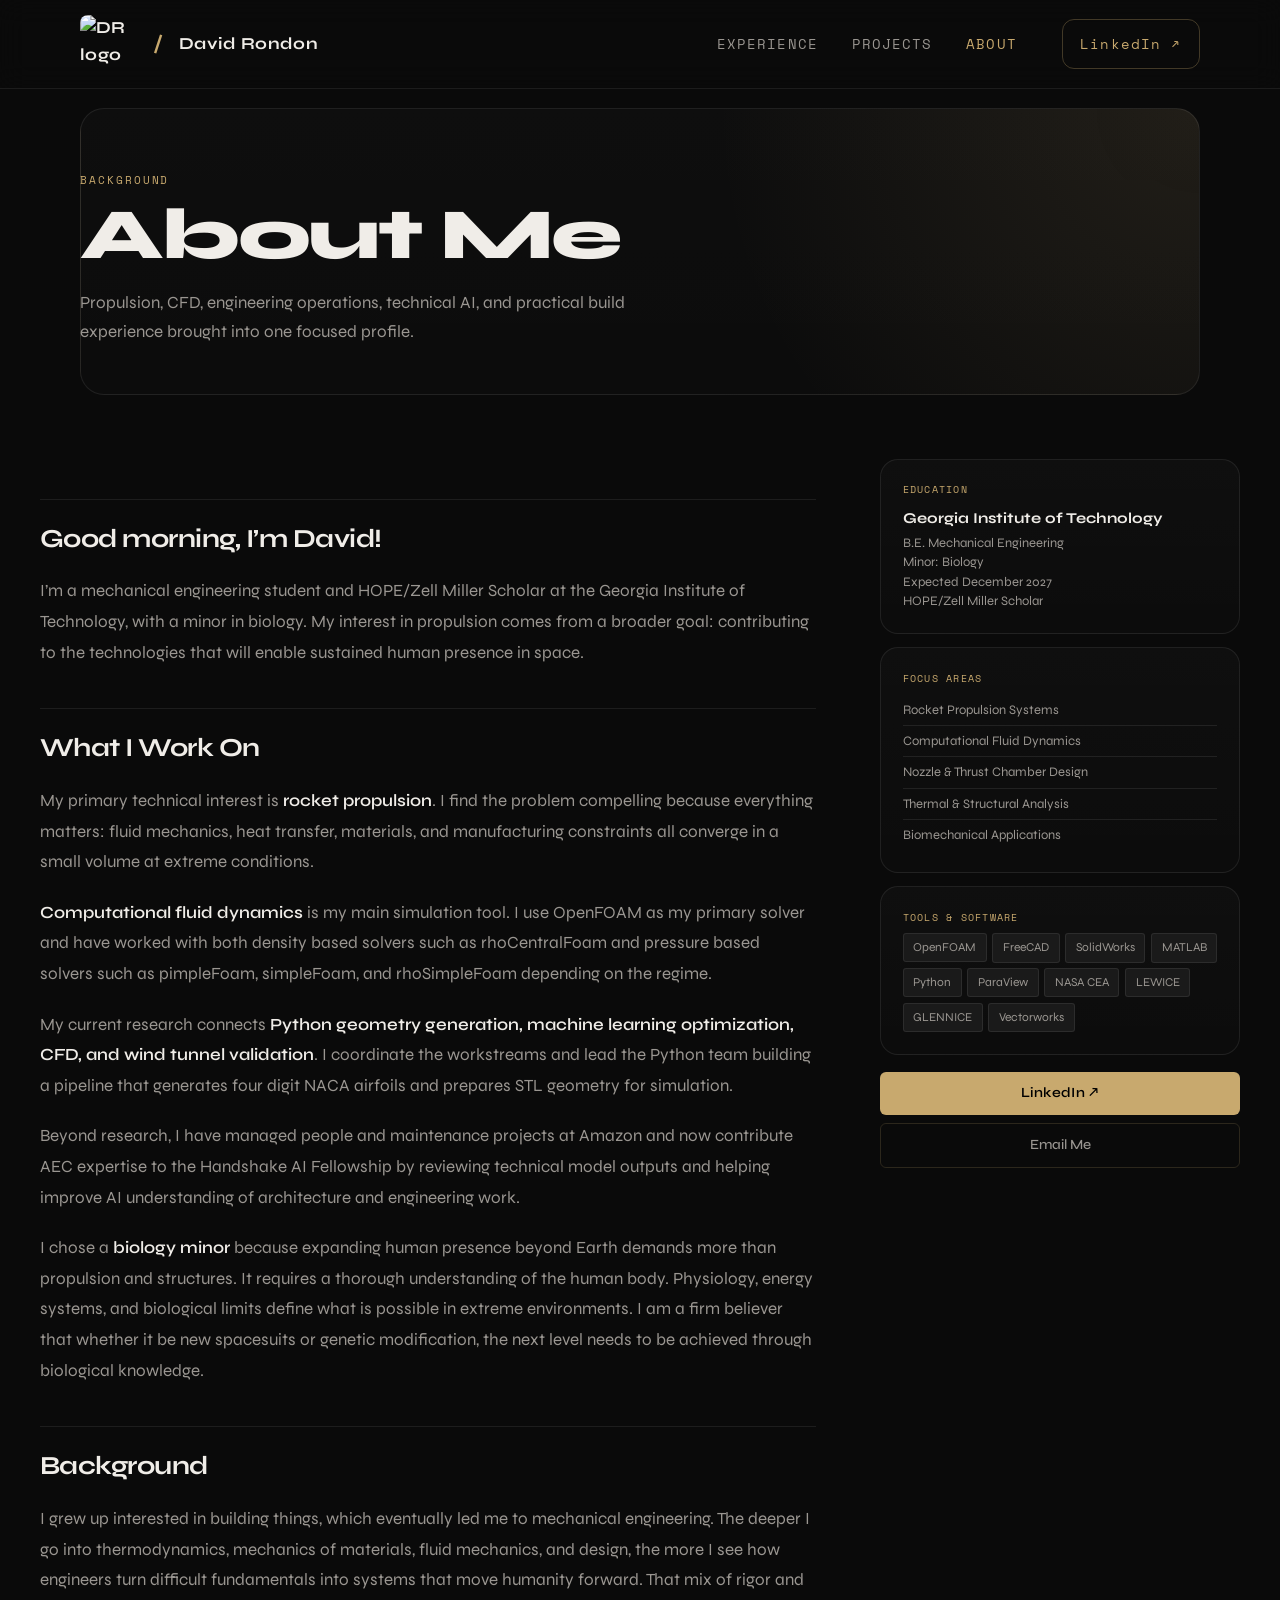
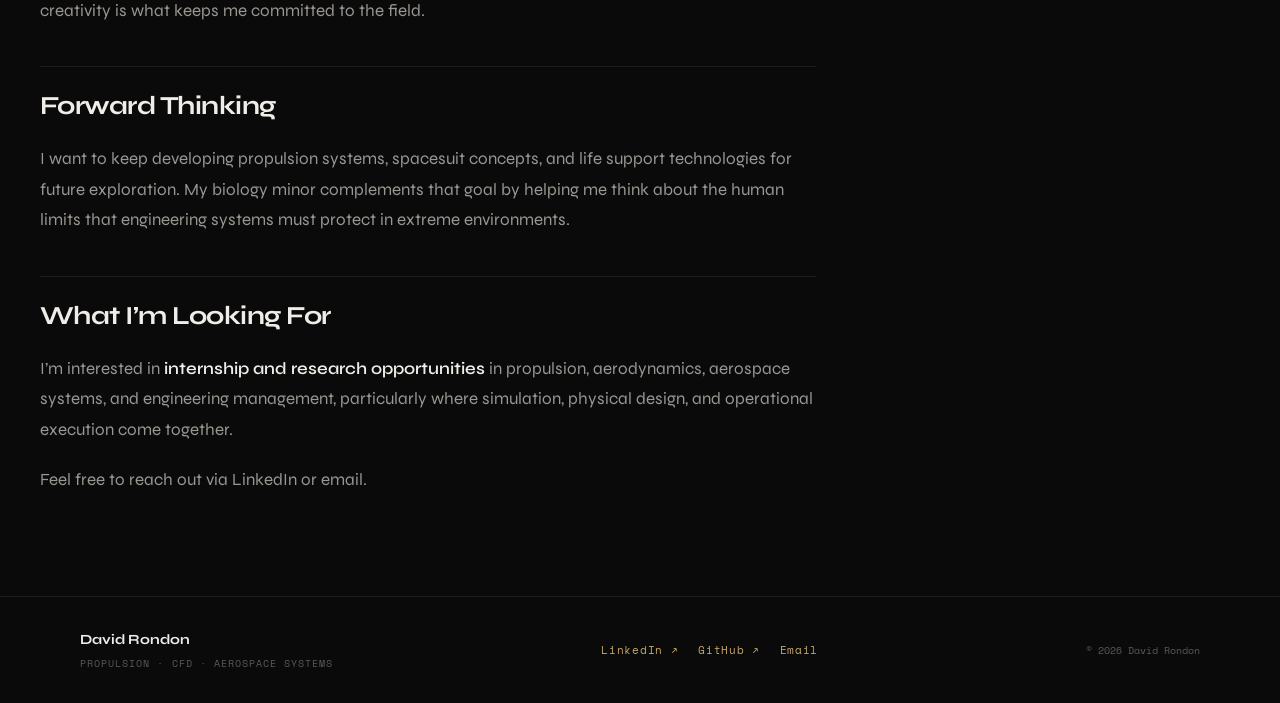
==== commit 7bc74dde: "Feature working lobed nozzle CFD results" ====
--- a/about/index.html
+++ b/about/index.html
@@ -46,7 +46,7 @@
   <div class="page-header-inner">
     <p class="section-label">Background</p>
     <h1 class="page-title">About Me</h1>
-    <p class="page-intro">Propulsion, CFD, engineering operations, technical AI, and hands-on build experience brought into one focused profile.</p>
+    <p class="page-intro">Propulsion, CFD, engineering operations, technical AI, and practical build experience brought into one focused profile.</p>
   </div>
 </section>
 
@@ -58,16 +58,16 @@
 <p>I&rsquo;m a mechanical engineering student and HOPE/Zell Miller Scholar at the Georgia Institute of Technology, with a minor in biology. My interest in propulsion comes from a broader goal: contributing to the technologies that will enable sustained human presence in space.</p>
 <h2 id="what-i-work-on">What I Work On</h2>
 <p>My primary technical interest is <strong>rocket propulsion</strong>. I find the problem compelling because everything matters: fluid mechanics, heat transfer, materials, and manufacturing constraints all converge in a small volume at extreme conditions.</p>
-<p><strong>Computational fluid dynamics</strong> is my main simulation tool. I use OpenFOAM as my primary solver and have worked with both density-based (rhoCentralFoam) and pressure-based (pimpleFoam, simpleFoam, rhoSimpleFoam) solvers depending on the regime.</p>
-<p>My current research connects <strong>Python-based geometry generation, machine-learning optimization, CFD, and wind-tunnel validation</strong>. I coordinate the workstreams and lead the Python team building a pipeline that generates four-digit NACA airfoils and prepares STL geometry for simulation.</p>
+<p><strong>Computational fluid dynamics</strong> is my main simulation tool. I use OpenFOAM as my primary solver and have worked with both density based solvers such as rhoCentralFoam and pressure based solvers such as pimpleFoam, simpleFoam, and rhoSimpleFoam depending on the regime.</p>
+<p>My current research connects <strong>Python geometry generation, machine learning optimization, CFD, and wind tunnel validation</strong>. I coordinate the workstreams and lead the Python team building a pipeline that generates four digit NACA airfoils and prepares STL geometry for simulation.</p>
 <p>Beyond research, I have managed people and maintenance projects at Amazon and now contribute AEC expertise to the Handshake AI Fellowship by reviewing technical model outputs and helping improve AI understanding of architecture and engineering work.</p>
-<p>I chose a <strong>biology minor</strong> because expanding human presence beyond Earth demands more than propulsion and structures—it requires a thorough understanding of the human body. Physiology, energy systems, and biological limits define what is possible in extreme environments. I am a firm believer that whether it be new spacesuits or genetic modification, the next level needs to be achieved through biological knowledge.</p>
+<p>I chose a <strong>biology minor</strong> because expanding human presence beyond Earth demands more than propulsion and structures. It requires a thorough understanding of the human body. Physiology, energy systems, and biological limits define what is possible in extreme environments. I am a firm believer that whether it be new spacesuits or genetic modification, the next level needs to be achieved through biological knowledge.</p>
 <h2 id="background">Background</h2>
 <p>I grew up interested in building things, which eventually led me to mechanical engineering. The deeper I go into thermodynamics, mechanics of materials, fluid mechanics, and design, the more I see how engineers turn difficult fundamentals into systems that move humanity forward. That mix of rigor and creativity is what keeps me committed to the field.</p>
 <h2 id="forward-thinking">Forward Thinking</h2>
-<p>I want to keep developing propulsion systems, spacesuit concepts, and life-support technologies for future exploration. My biology minor complements that goal by helping me think about the human limits that engineering systems must protect in extreme environments.</p>
+<p>I want to keep developing propulsion systems, spacesuit concepts, and life support technologies for future exploration. My biology minor complements that goal by helping me think about the human limits that engineering systems must protect in extreme environments.</p>
 <h2 id="what-im-looking-for">What I&rsquo;m Looking For</h2>
-<p>I&rsquo;m interested in <strong>internship and research opportunities</strong> in propulsion, aerodynamics, aerospace systems, and engineering management — particularly where simulation, physical design, and operational execution come together.</p>
+<p>I&rsquo;m interested in <strong>internship and research opportunities</strong> in propulsion, aerodynamics, aerospace systems, and engineering management, particularly where simulation, physical design, and operational execution come together.</p>
 <p>Feel free to reach out via LinkedIn or email.</p>
 </div>
 
@@ -87,7 +87,7 @@
           <li>Computational Fluid Dynamics</li>
           <li>Nozzle & Thrust Chamber Design</li>
           <li>Thermal & Structural Analysis</li>
-          <li>Bio-Mechanical Applications</li>
+          <li>Biomechanical Applications</li>
         </ul>
       </div>
       <div class="sidebar-card">
--- a/css/main.css
+++ b/css/main.css
@@ -233,18 +233,6 @@
   color: var(--text-3);
   margin-bottom: 1.5rem;
 }
-.eyebrow-dot {
-  width: 6px;
-  height: 6px;
-  border-radius: 50%;
-  background: var(--accent);
-  animation: pulse 2s ease infinite;
-}
-@keyframes pulse {
-  0%, 100% { opacity: 1; transform: scale(1); }
-  50% { opacity: 0.5; transform: scale(0.8); }
-}
-
 .hero-name {
   font-size: clamp(3.5rem, 7vw, 6rem);
   font-weight: 800;
@@ -731,6 +719,23 @@
    border-radius: var(--radius-lg); 
    border: 1px solid var(--border); 
 }
+.article-hero-img--nozzle-model {
+  margin-top: 2.5rem;
+  margin-bottom: 0;
+}
+.nozzle-model-stage {
+  height: clamp(360px, 54vw, 680px);
+  padding: clamp(1rem, 4vw, 3rem);
+  border: 1px solid var(--border);
+  border-radius: var(--radius-lg);
+  background: #f2f2f2;
+}
+.article-hero-img .nozzle-model-stage img {
+  width: 100%;
+  height: 100%;
+  object-fit: contain;
+  border: 0;
+}
 
 /* Mini hero — fixed top-right under nav */
 .hero-mini-wrap {
@@ -759,6 +764,12 @@
   object-fit: cover;
   display: block;
 }
+.hero-mini-wrap--nozzle {
+  background: #f2f2f2;
+}
+.hero-mini-wrap--nozzle img {
+  object-fit: contain;
+}
 
 .article-body-wrap {
   max-width: var(--max-w);
@@ -872,6 +883,169 @@
   color: var(--text-2);
   font-weight: 400;
 }
+
+.result-callout {
+  margin: 1.75rem 0 2rem;
+  padding: 1.25rem 1.4rem;
+  border: 1px solid var(--border-md);
+  border-left: 3px solid var(--accent);
+  border-radius: var(--radius-lg);
+  background: var(--bg-2);
+}
+.result-callout--failed {
+  border-left-color: #d4755d;
+  background: linear-gradient(135deg, rgba(212,117,93,0.10), var(--bg-2) 52%);
+}
+.result-callout--working {
+  border-left-color: #71b995;
+  background: linear-gradient(135deg, rgba(113,185,149,0.12), var(--bg-2) 52%);
+}
+.result-callout--working .result-callout-label {
+  color: #8fd2ae;
+}
+.result-callout p { margin-bottom: 0; }
+.result-callout-label {
+  margin-bottom: 0.45rem !important;
+  font-family: var(--font-mono);
+  font-size: 0.65rem;
+  letter-spacing: 0.14em;
+  text-transform: uppercase;
+  color: #e39a87;
+}
+
+.development-progress {
+  display: grid;
+  grid-template-columns: minmax(0, 1fr) auto minmax(0, 1fr);
+  gap: 0.8rem;
+  align-items: stretch;
+  margin: 1.5rem 0;
+}
+.progress-step {
+  padding: 1rem;
+  border: 1px solid var(--border);
+  border-radius: var(--radius-lg);
+  background: var(--bg-2);
+}
+.progress-step span {
+  display: block;
+  margin-bottom: 0.35rem;
+  font-family: var(--font-mono);
+  font-size: 0.62rem;
+  letter-spacing: 0.13em;
+  text-transform: uppercase;
+}
+.progress-step strong {
+  display: block;
+  margin-bottom: 0.4rem;
+}
+.progress-step p {
+  margin: 0;
+  font-size: 0.84rem;
+  line-height: 1.55;
+}
+.progress-step--failed span { color: #e39a87; }
+.progress-step--working {
+  border-color: rgba(113,185,149,0.45);
+  background: rgba(113,185,149,0.08);
+}
+.progress-step--working span { color: #8fd2ae; }
+.progress-arrow {
+  align-self: center;
+  color: var(--accent);
+  font-size: 1.25rem;
+}
+
+.simulation-results {
+  padding-top: 3rem;
+  padding-bottom: 3rem;
+  border-top: 1px solid var(--border);
+}
+.simulation-results-title {
+  font-size: clamp(1.65rem, 3vw, 2.35rem);
+  line-height: 1.15;
+  letter-spacing: -0.025em;
+}
+.simulation-results-intro {
+  max-width: 720px;
+  margin: 0.75rem 0 1.5rem;
+  color: var(--text-2);
+}
+.simulation-results-intro code {
+  font-family: var(--font-mono);
+  color: var(--accent-2);
+}
+.simulation-grid {
+  display: grid;
+  grid-template-columns: repeat(2, minmax(0, 1fr));
+  gap: 1.25rem;
+}
+.simulation-card {
+  overflow: hidden;
+  border: 1px solid var(--border);
+  border-radius: var(--radius-lg);
+  background: var(--bg-2);
+}
+.simulation-card-heading {
+  padding: 1rem 1.1rem 0.9rem;
+}
+.simulation-field {
+  display: block;
+  margin-bottom: 0.3rem;
+  font-family: var(--font-mono);
+  font-size: 0.62rem;
+  letter-spacing: 0.13em;
+  text-transform: uppercase;
+  color: var(--accent);
+}
+.simulation-card h3 {
+  font-size: 1.05rem;
+  line-height: 1.3;
+}
+.simulation-card video {
+  display: block;
+  width: 100%;
+  aspect-ratio: 16 / 9;
+  background: #fff;
+}
+.simulation-card figcaption {
+  min-height: 5.4rem;
+  padding: 0.95rem 1.1rem 1.1rem;
+  color: var(--text-2);
+  font-size: 0.85rem;
+  line-height: 1.6;
+}
+.test-evidence {
+  padding-top: 3rem;
+  padding-bottom: 3rem;
+  border-top: 1px solid var(--border);
+}
+.evidence-grid {
+  display: grid;
+  grid-template-columns: repeat(2, minmax(0, 1fr));
+  gap: 1.25rem;
+}
+.evidence-card {
+  display: flex;
+  flex-direction: column;
+  aspect-ratio: auto;
+  cursor: pointer;
+  background: var(--bg-2);
+}
+.evidence-card img {
+  height: 380px;
+  object-fit: contain;
+}
+.evidence-card--model img { background: #f2f2f2; }
+.evidence-card--flux img { background: #625e5a; }
+.evidence-card figcaption {
+  flex: 1;
+  padding: 0.95rem 1.1rem 1.1rem;
+  color: var(--text-2);
+  font-size: 0.85rem;
+  line-height: 1.6;
+}
+.evidence-card figcaption strong { color: var(--text); }
+.simulation-grid--test-two { margin-top: 1.25rem; }
 
 /* ARTICLE NAV */
 .article-links { padding: 2rem var(--pad); border-top: 1px solid var(--border); }
@@ -1227,6 +1401,13 @@
   .research-item a { grid-template-columns: 34px 1fr auto; gap: 0.8rem; padding: 1rem; }
   .ri-title { font-size: 0.98rem; }
 
+  .simulation-grid { grid-template-columns: 1fr; }
+  .simulation-card figcaption { min-height: 0; }
+  .evidence-grid { grid-template-columns: 1fr; }
+  .evidence-card img { height: 320px; }
+  .development-progress { grid-template-columns: 1fr; }
+  .progress-arrow { justify-self: center; transform: rotate(90deg); }
+
   .visual-frame { width: 260px; height: 260px; }
   .ring-1 { width: 220px; height: 220px; }
   .ring-2 { width: 160px; height: 160px; }
